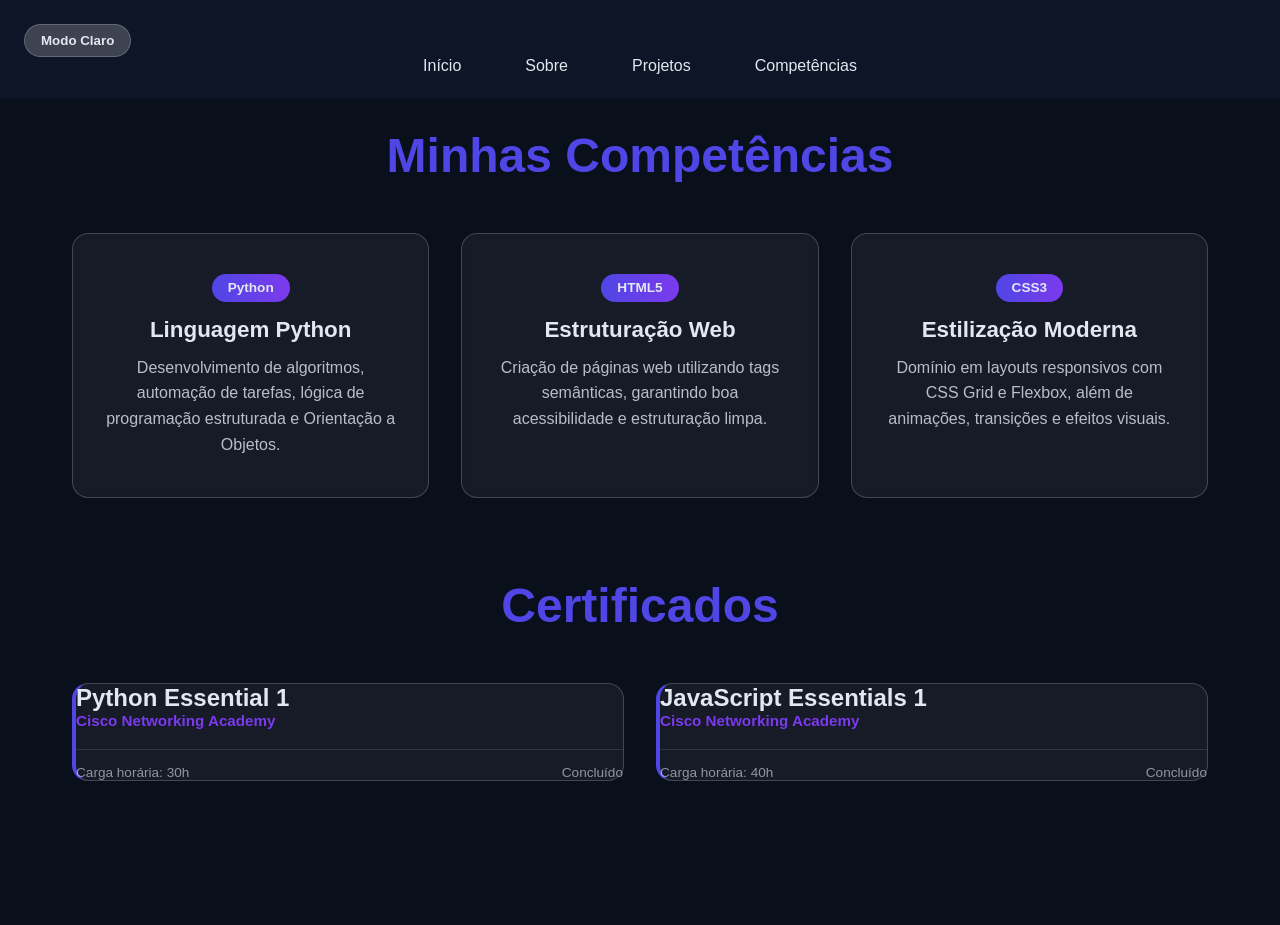
==== competencias.html @ 3aca62c7 "first commit" ====
<!DOCTYPE html>
<html lang="pt-BR">
<head>
    <meta charset="UTF-8">
    <meta name="viewport" content="width=device-width, initial-scale=1.0">
    <title>Competências - Portfólio</title>
    <link rel="stylesheet" href="style2.css">
    <script src="script.js"></script>
</head>
<body>
    <nav class="navegacao">
        <button id="botao-tema" class="botao-tema"> Modo Claro</button>
         <ul class="menu">
            <li>
                <a href="index.html#inicio" class="menu-link">Início</a>
            </li>
            <li>
                <a href="index.html#sobre" class="menu-link">Sobre</a>
            </li>
            <li>
                <a href="index.html#projetos" class="menu-link">Projetos</a>
            </li>
            <li>
                <a href="competencias.html" class="menu-link">Competências</a>
            </li>
         </ul>
    </nav>

    <main class="competencias-container">
        
        <section class="secao-interna">
            <h2 class="titulo-competencias">Minhas Competências</h2>
            <div class="grid-competencias">
                <div class="card-competencia">
                    <div class="badge-tecnologia">Python</div>
                    <h3>Linguagem Python</h3>
                    <p>Desenvolvimento de algoritmos, automação de tarefas, lógica de programação estruturada e Orientação a Objetos.</p>
                </div>

                <div class="card-competencia">
                    <div class="badge-tecnologia">HTML5</div>
                    <h3>Estruturação Web</h3>
                    <p>Criação de páginas web utilizando tags semânticas, garantindo boa acessibilidade e estruturação limpa.</p>
                </div>

                <div class="card-competencia">
                    <div class="badge-tecnologia">CSS3</div>
                    <h3>Estilização Moderna</h3>
                    <p>Domínio em layouts responsivos com CSS Grid e Flexbox, além de animações, transições e efeitos visuais.</p>
                </div>
            </div>
        </section>

        <section class="secao-interna">
            <h1 class="titulo-competencias">Certificados</h1>
            
            <div class="grid-certificados">
                <div class="card-certificado">
                    <h2>Python Essential 1</h2>
                    <p class="instituicao">Cisco Networking Academy</p>
                    <div class="rodape-certificado">
                        <span>Carga horária: 30h</span>
                        <span>Concluído</span>
                    </div>
                </div>

                <div class="card-certificado">
                    <h2>JavaScript Essentials 1</h2>
                    <p class="instituicao">Cisco Networking Academy</p>
                    <div class="rodape-certificado">
                        <span>Carga horária: 40h</span>
                        <span>Concluído</span>
                    </div>
                </div>
            </div>
        </section>

    </main>
</body>
</html>
---- style2.css ----
* {
    margin: 0;
    padding: 0;
    box-sizing: border-box; 
    font-family: 'segoe ui', tahoma, geneva, verdana, sans-serif;
}

html {
    scroll-behavior: smooth;
}

:root {
    --cor-primaria: #4f46e5;
    --cor-secundaria: #7c3aed;
    --escuro: #0f172a;
    --maisEscuro: #0a0f1c;
    --claro: #e2e8f0;
    --vidro: rgba(255, 255, 255, 0.2);
}

body {
    background-color: var(--maisEscuro);
    color: var(--claro);
}

.navegacao {
    position: fixed;
    top: 0;
    background-color: rgba(15, 23, 42, 0.8);
    width: 100%;
    z-index: 100;
    padding: 1.5rem 1.5rem;
}

.menu {
    display: flex;
    justify-content: center;
    gap: 3rem;
    list-style: none;
}

.menu-link {
    color: var(--claro);
    text-decoration: none;
    font-weight: 500;
    position: relative;
    padding: 0.5rem;
}

.menu-link::after {
    content: '';
    position: absolute;
    left: 0;
    bottom: 0;
    width: 0%;
    height: 2px;
    background-image: linear-gradient(90deg, var(--cor-primaria), var(--cor-secundaria));  
    transition: width 0.5s ease;
}

.menu-link:hover::after {
    width: 100%;
}
.cabecalho {
    min-height: 100vh;
    display: flex;
    justify-content: center;
    align-items: center;
    flex-direction: column;
}
.competencias-container {
    padding: 8rem 2rem 4rem 2rem;
    max-width: 1200px;
    margin: 0 auto;
}

.secao-interna {
    margin-bottom: 5rem;
}

.titulo-competencias {
    font-size: 3rem;
    color: var(--cor-primaria);
    text-align: center;
    margin-bottom: 50px;
}
.grid-competencias {
    display: grid;
    grid-template-columns: repeat(auto-fit, minmax(280px, 1fr));
    gap: 2rem;
}

.card-competencia {
    background: rgba(255, 255, 255, 0.05);
    border-radius: 16px;
    backdrop-filter: blur(5px);
    border: 1px solid var(--vidro);
    padding: 2.5rem 2rem;
    text-align: center;
    overflow: hidden;
    transition: transform 0.3s ease, box-shadow 0.3s ease;
}

.card-competencia:hover {
    box-shadow: 0 10px 20px rgba(79, 70, 229, 0.5);
    transform: translateY(-10px) scale(1.03);
}

.badge-tecnologia {
    display: inline-block;
    padding: 0.4rem 1rem;
    border-radius: 20px;
    background-image: linear-gradient(90deg, var(--cor-primaria), var(--cor-secundaria));
    color: var(--claro);
    font-size: 0.85rem;
    font-weight: bold;
    margin-bottom: 15px;
}

.card-competencia h3 {
    font-size: 1.4rem;
    margin-bottom: 12px;
    color: var(--claro);
}

.card-competencia p {
    font-size: 1rem;
    line-height: 1.6;
    color: var(--claro);
    opacity: 0.8;
}

.grid-certificados {
    display: grid;
    grid-template-columns: repeat(auto-fit, minmax(320px, 1fr));
    gap: 2rem;
}


.card-certificado {
    background: rgba(255, 255, 255, 0.05);
    border-radius: 16px;
    backdrop-filter: blur(5px);
    border: 1px solid var(--vidro);
    border-left: 4px solid var(--cor-primaria);
    transition: transform 0.3s ease, box-shadow 0.3s ease;
}

.card-certificado:hover {
    box-shadow: 0 10px 20px rgba(79, 70, 229, 0.5);
    transform: translateY(-10px) scale(1.03);
}

.card-certificado h3 {
    font-size: 1.3rem;
    color: var(--claro);
    margin-bottom: 8px;
}

.card-certificado .instituicao {
    color: var(--cor-secundaria);
    font-weight: 600;
    font-size: 0.95rem;
    margin-bottom: 20px;
}

.rodape-certificado {
    display: flex;
    justify-content: space-between;
    font-size: 0.85rem;
    color: var(--claro);
    opacity: 0.6;
    border-top: 1px solid var(--vidro);
    padding-top: 15px;
}
.botao-tema {
    background: var(--vidro);
    color: var(--claro);
    border: 1px solid var(--vidro);
    padding: 0.5rem 1rem;
    border-radius: 20px;
    cursor: pointer;
    font-weight: 600;
    transition: all 0.3s ease;
}

body.modo-claro {
    --maisEscuro: #f8fafc;
    --escuro: #cbd5e1;
    --claro: #0f172a;
    --vidro: rgba(15, 23, 42, 0.1);
}
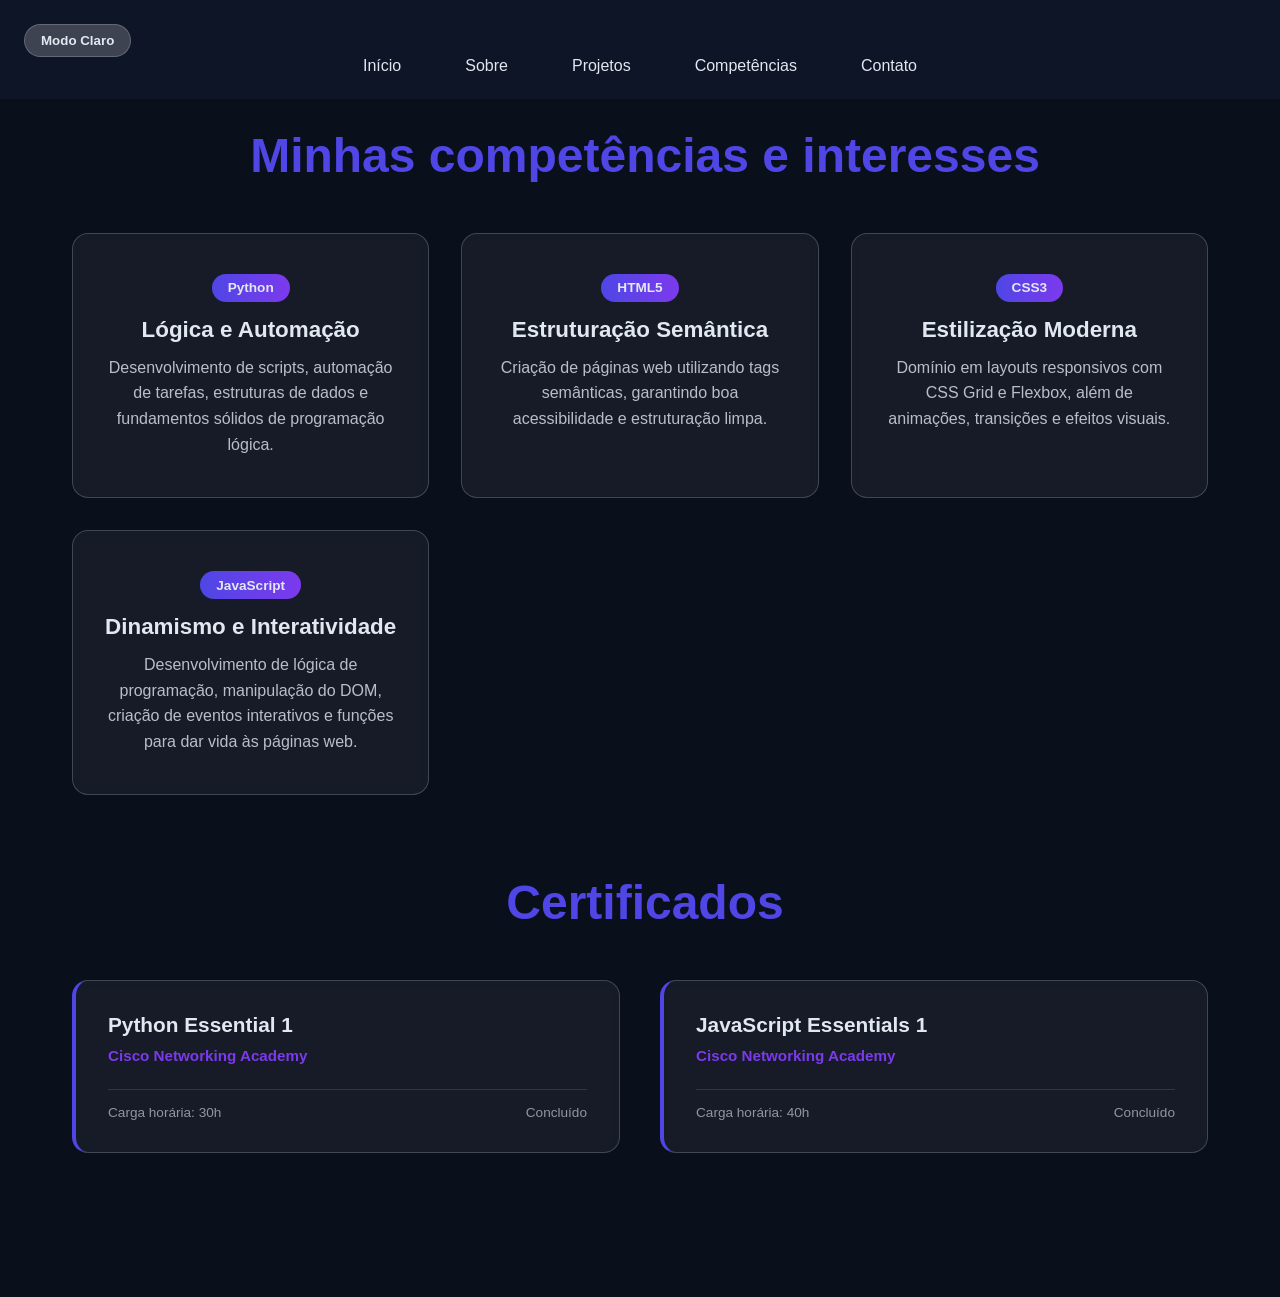
==== commit fbbde9df: "update design" ====
--- a/competencias.html
+++ b/competencias.html
@@ -5,41 +5,34 @@
     <meta name="viewport" content="width=device-width, initial-scale=1.0">
     <title>Competências - Portfólio</title>
     <link rel="stylesheet" href="style2.css">
-    <script src="script.js"></script>
+    <script src="script.js" defer></script>
 </head>
 <body>
     <nav class="navegacao">
         <button id="botao-tema" class="botao-tema"> Modo Claro</button>
          <ul class="menu">
-            <li>
-                <a href="index.html#inicio" class="menu-link">Início</a>
-            </li>
-            <li>
-                <a href="index.html#sobre" class="menu-link">Sobre</a>
-            </li>
-            <li>
-                <a href="index.html#projetos" class="menu-link">Projetos</a>
-            </li>
-            <li>
-                <a href="competencias.html" class="menu-link">Competências</a>
-            </li>
+            <li><a href="index.html#inicio" class="menu-link">Início</a></li>
+            <li><a href="index.html#sobre" class="menu-link">Sobre</a></li>
+            <li><a href="index.html#projetos" class="menu-link">Projetos</a></li>
+            <li><a href="competencias.html" class="menu-link">Competências</a></li>
+            <li><a href="contato.html" class="menu-link">Contato</a></li>
          </ul>
     </nav>
 
     <main class="competencias-container">
         
         <section class="secao-interna">
-            <h2 class="titulo-competencias">Minhas Competências</h2>
+            <h2 class="titulo-competencias">Minhas competências e interesses</h2>
             <div class="grid-competencias">
                 <div class="card-competencia">
                     <div class="badge-tecnologia">Python</div>
-                    <h3>Linguagem Python</h3>
-                    <p>Desenvolvimento de algoritmos, automação de tarefas, lógica de programação estruturada e Orientação a Objetos.</p>
+                    <h3>Lógica e Automação</h3>
+                    <p>Desenvolvimento de scripts, automação de tarefas, estruturas de dados e fundamentos sólidos de programação lógica.</p>
                 </div>
 
                 <div class="card-competencia">
                     <div class="badge-tecnologia">HTML5</div>
-                    <h3>Estruturação Web</h3>
+                    <h3>Estruturação Semântica</h3>
                     <p>Criação de páginas web utilizando tags semânticas, garantindo boa acessibilidade e estruturação limpa.</p>
                 </div>
 
@@ -47,6 +40,12 @@
                     <div class="badge-tecnologia">CSS3</div>
                     <h3>Estilização Moderna</h3>
                     <p>Domínio em layouts responsivos com CSS Grid e Flexbox, além de animações, transições e efeitos visuais.</p>
+                </div>
+
+                <div class="card-competencia">
+                    <div class="badge-tecnologia">JavaScript</div>
+                    <h3>Dinamismo e Interatividade</h3>
+                    <p>Desenvolvimento de lógica de programação, manipulação do DOM, criação de eventos interativos e funções para dar vida às páginas web.</p>
                 </div>
             </div>
         </section>
--- a/style2.css
+++ b/style2.css
@@ -59,7 +59,7 @@
 }
 
 .menu-link:hover::after {
-    width: 100%;
+        width: 100%;
 }
 .cabecalho {
     min-height: 100vh;
@@ -83,6 +83,7 @@
     color: var(--cor-primaria);
     text-align: center;
     margin-bottom: 50px;
+    margin-left: 10px;
 }
 .grid-competencias {
     display: grid;
@@ -133,7 +134,7 @@
 .grid-certificados {
     display: grid;
     grid-template-columns: repeat(auto-fit, minmax(320px, 1fr));
-    gap: 2rem;
+    gap: 2.5rem;
 }
 
 
@@ -143,6 +144,7 @@
     backdrop-filter: blur(5px);
     border: 1px solid var(--vidro);
     border-left: 4px solid var(--cor-primaria);
+    padding: 2rem;
     transition: transform 0.3s ease, box-shadow 0.3s ease;
 }
 
@@ -151,17 +153,17 @@
     transform: translateY(-10px) scale(1.03);
 }
 
-.card-certificado h3 {
+.card-certificado h2 {
     font-size: 1.3rem;
     color: var(--claro);
-    margin-bottom: 8px;
+    margin-bottom: 10px;
 }
 
 .card-certificado .instituicao {
     color: var(--cor-secundaria);
     font-weight: 600;
     font-size: 0.95rem;
-    margin-bottom: 20px;
+    margin-bottom: 25px;
 }
 
 .rodape-certificado {
